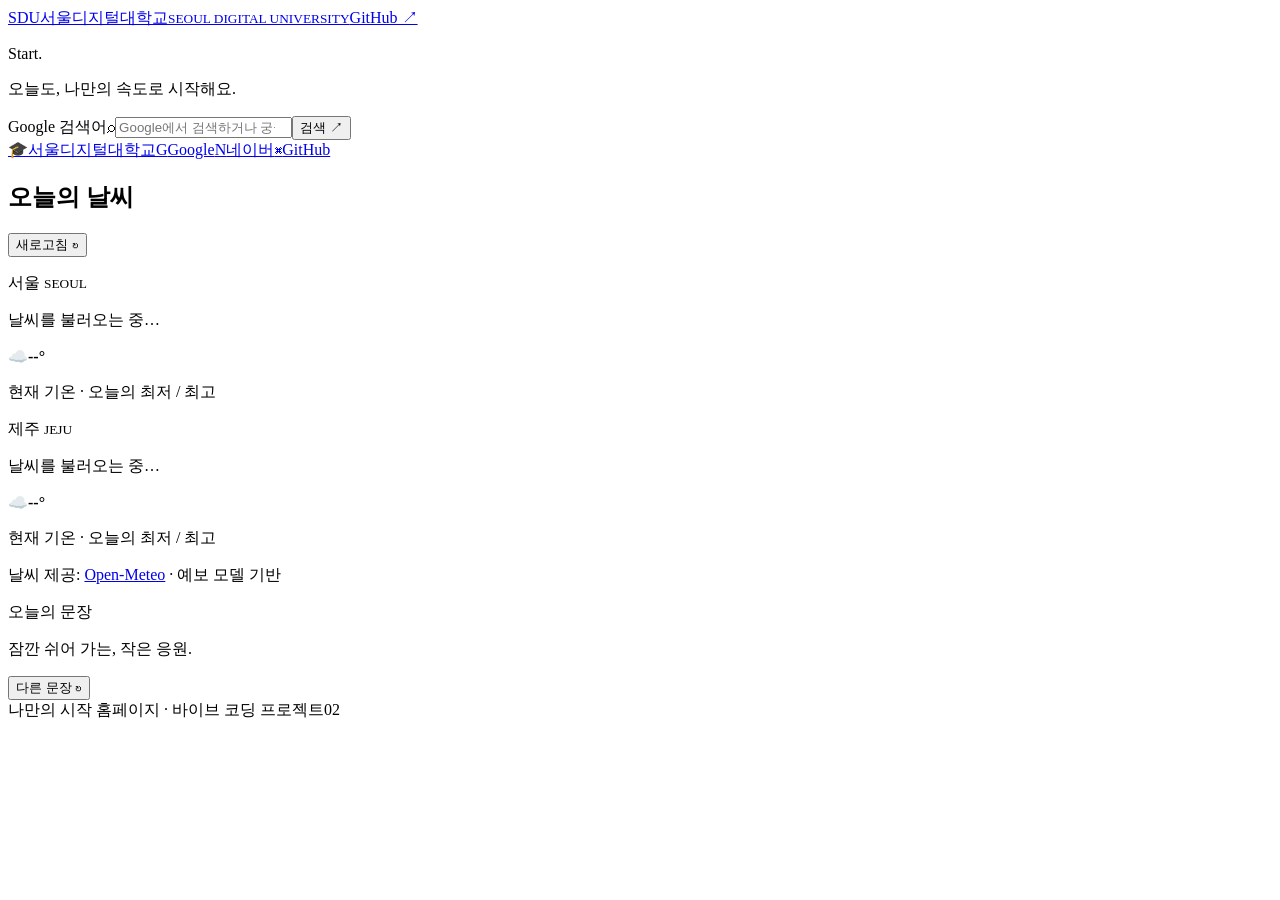
==== index.html @ 9b1cdcab "Add course start homepage: index.html" ====
<!doctype html>
<html lang="ko"><head><meta charset="utf-8"><meta name="viewport" content="width=device-width,initial-scale=1"><title>나만의 시작 홈페이지</title><meta name="description" content="구글 검색, 서울과 제주 날씨, 오늘의 문장으로 시작하는 나만의 홈페이지."><link rel="stylesheet" href="style.css"><script src="script.js" defer></script></head>
<body><header><a class="university" href="https://www.sdu.ac.kr/" target="_blank" rel="noopener noreferrer"><span class="mark">SDU</span><span>서울디지털대학교<small>SEOUL DIGITAL UNIVERSITY</small></span></a><a class="github" href="https://github.com/jinmyeongsu/my-homepage" target="_blank" rel="noopener noreferrer">GitHub ↗</a></header>
<main><section class="search-area" aria-label="검색"><p id="date"></p><div class="wordmark" aria-hidden="true"><span>S</span><span>t</span><span>a</span><span>r</span><span>t</span><span>.</span></div><p class="greeting">오늘도, 나만의 속도로 시작해요.</p>
<form action="https://www.google.com/search" method="get"><label class="sr-only" for="query">Google 검색어</label><span class="search-icon" aria-hidden="true">⌕</span><input id="query" name="q" type="search" placeholder="Google에서 검색하거나 궁금한 것을 입력하세요" required autocomplete="off"><button type="submit">검색 <span aria-hidden="true">↗</span></button></form>
<nav class="shortcuts" aria-label="자주 가는 사이트"><a href="https://www.sdu.ac.kr/" target="_blank" rel="noopener noreferrer"><span>🎓</span>서울디지털대학교</a><a href="https://www.google.com/" target="_blank" rel="noopener noreferrer"><span>G</span>Google</a><a href="https://www.naver.com/" target="_blank" rel="noopener noreferrer"><span>N</span>네이버</a><a href="https://github.com/jinmyeongsu" target="_blank" rel="noopener noreferrer"><span>⌘</span>GitHub</a></nav></section>
<section class="weather-section" aria-labelledby="weather-title"><div class="section-head"><h1 id="weather-title">오늘의 날씨</h1><button id="refresh" type="button">새로고침 ↻</button></div><div class="weather-grid">
<article class="weather-card" id="seoul" aria-live="polite"><div><p class="city">서울 <small>SEOUL</small></p><p class="condition">날씨를 불러오는 중…</p></div><div class="weather-value"><span class="weather-icon" aria-hidden="true">☁️</span><strong class="temp">--°</strong></div><p class="range">현재 기온 · 오늘의 최저 / 최고</p></article>
<article class="weather-card jeju" id="jeju" aria-live="polite"><div><p class="city">제주 <small>JEJU</small></p><p class="condition">날씨를 불러오는 중…</p></div><div class="weather-value"><span class="weather-icon" aria-hidden="true">☁️</span><strong class="temp">--°</strong></div><p class="range">현재 기온 · 오늘의 최저 / 최고</p></article></div><p id="weather-note">날씨 제공: <a href="https://open-meteo.com/" target="_blank" rel="noopener noreferrer">Open-Meteo</a> · 예보 모델 기반</p></section>
<section class="quote"><p class="eyebrow">오늘의 문장</p><blockquote id="quote"></blockquote><p class="quote-note">잠깐 쉬어 가는, 작은 응원.</p><button id="next-quote" type="button" aria-label="다른 응원 문장 보기">다른 문장 ↻</button></section></main>
<footer>나만의 시작 홈페이지 <span>·</span> 바이브 코딩 프로젝트02</footer></body></html>
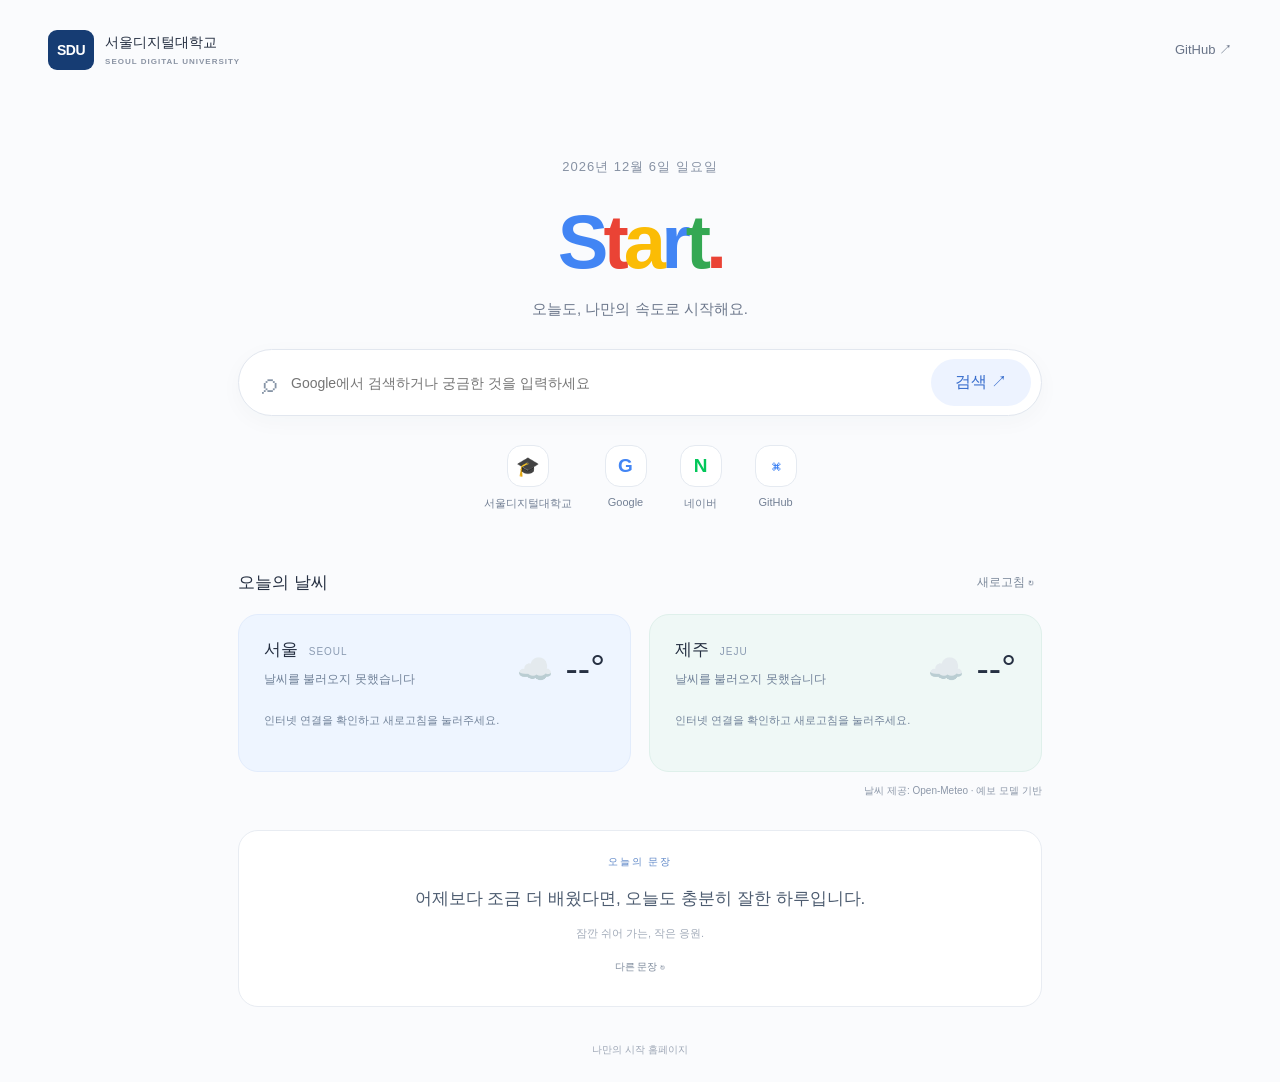
==== commit b8f12a52: "Simplify homepage footer" ====
--- a/index.html
+++ b/index.html
@@ -8,4 +8,4 @@
 <article class="weather-card" id="seoul" aria-live="polite"><div><p class="city">서울 <small>SEOUL</small></p><p class="condition">날씨를 불러오는 중…</p></div><div class="weather-value"><span class="weather-icon" aria-hidden="true">☁️</span><strong class="temp">--°</strong></div><p class="range">현재 기온 · 오늘의 최저 / 최고</p></article>
 <article class="weather-card jeju" id="jeju" aria-live="polite"><div><p class="city">제주 <small>JEJU</small></p><p class="condition">날씨를 불러오는 중…</p></div><div class="weather-value"><span class="weather-icon" aria-hidden="true">☁️</span><strong class="temp">--°</strong></div><p class="range">현재 기온 · 오늘의 최저 / 최고</p></article></div><p id="weather-note">날씨 제공: <a href="https://open-meteo.com/" target="_blank" rel="noopener noreferrer">Open-Meteo</a> · 예보 모델 기반</p></section>
 <section class="quote"><p class="eyebrow">오늘의 문장</p><blockquote id="quote"></blockquote><p class="quote-note">잠깐 쉬어 가는, 작은 응원.</p><button id="next-quote" type="button" aria-label="다른 응원 문장 보기">다른 문장 ↻</button></section></main>
-<footer>나만의 시작 홈페이지 <span>·</span> 바이브 코딩 프로젝트02</footer></body></html>+<footer>나만의 시작 홈페이지</footer></body></html>
--- a/style.css
+++ b/style.css
@@ -0,0 +1 @@
+:root{font-family:Arial,"Noto Sans KR","Malgun Gothic",sans-serif;color:#263042;background:#fafbfd;font-synthesis:none}*{box-sizing:border-box}body{margin:0}a{color:inherit;text-decoration:none}a:hover{text-decoration:underline}button,input{font:inherit}button{cursor:pointer}header{height:100px;max-width:1440px;margin:auto;padding:26px 48px;display:flex;justify-content:space-between;align-items:center}.university{display:flex;gap:11px;align-items:center;font-size:14px;font-weight:bold}.mark{background:#163c73;color:white;font-size:14px;padding:12px 9px;border-radius:9px;letter-spacing:-.5px}.university small{display:block;font-size:8px;letter-spacing:1px;color:#8b94a4;margin-top:5px}.github{font-size:13px;color:#687387}main{max-width:860px;padding:0 28px;margin:auto}.search-area{text-align:center;padding-top:45px}#date{font-size:13px;color:#8792a4;letter-spacing:1px}.wordmark{font-size:76px;letter-spacing:-5px;font-weight:600;margin:22px 0 12px}.wordmark span:nth-child(1),.wordmark span:nth-child(4){color:#4285f4}.wordmark span:nth-child(2),.wordmark span:nth-child(6){color:#ea4335}.wordmark span:nth-child(3){color:#fbbc05}.wordmark span:nth-child(5){color:#34a853}.greeting{font-size:15px;color:#6d788c;margin-bottom:30px}form{display:flex;align-items:center;gap:12px;background:white;border:1px solid #e2e7ef;border-radius:40px;padding:9px 10px 9px 23px;box-shadow:0 6px 22px #26304208}form:focus-within{outline:2px solid #9ebdf6}.search-icon{font-size:29px;color:#8694a6}input{width:100%;border:0;outline:0;font-size:14px;background:transparent;min-width:0}form button{border:0;background:#edf3ff;color:#356bcc;border-radius:30px;padding:13px 24px;white-space:nowrap}.shortcuts{display:flex;justify-content:center;gap:33px;margin:29px 0 55px}.shortcuts a{display:flex;align-items:center;flex-direction:column;gap:9px;font-size:11px;color:#738095}.shortcuts a span{height:42px;width:42px;display:grid;place-items:center;background:white;border:1px solid #e5eaf1;border-radius:15px;font-size:19px;font-weight:bold;color:#4285f4}.shortcuts a:nth-child(3) span{color:#03c75a}.section-head{display:flex;align-items:center;justify-content:space-between;margin-bottom:15px}h1{font-size:17px;margin:0;font-weight:600}.section-head button,.quote button{background:none;border:0;color:#7a8799;font-size:12px;padding:8px}.weather-grid{display:grid;grid-template-columns:1fr 1fr;gap:18px}.weather-card{background:#eef5ff;border:1px solid #e2ecfc;border-radius:20px;padding:23px 25px;position:relative;min-height:158px}.jeju{background:#eff8f6;border-color:#dff0eb}.city{margin:0;font-size:17px;font-weight:bold}.city small{font-size:10px;font-weight:normal;color:#8b9bb2;margin-left:6px;letter-spacing:1px}.condition{font-size:12px;color:#718299;margin:10px 0}.weather-value{position:absolute;right:25px;top:33px;display:flex;gap:13px;align-items:center}.weather-icon{font-size:29px}.temp{font-size:37px;font-weight:500}.range{margin:25px 0 0;font-size:11px;color:#718299}#weather-note{font-size:10px;color:#8d98a9;text-align:right;margin-top:12px}.quote{text-align:center;position:relative;margin:32px 0 36px;padding:24px 35px;background:white;border:1px solid #e8ecf2;border-radius:20px}.eyebrow{font-size:10px;color:#5d86c7;letter-spacing:2px;margin:0 0 15px}blockquote{font-size:17px;margin:0;line-height:1.8;color:#4d5c70}.quote-note{font-size:11px;color:#a1aab8}.quote button{font-size:10px}footer{text-align:center;color:#9da6b5;font-size:10px;padding:0 20px 25px}footer span{margin:0 8px}.sr-only{position:absolute;width:1px;height:1px;padding:0;overflow:hidden;clip:rect(0,0,0,0);white-space:nowrap}button:focus-visible,a:focus-visible{outline:2px solid #4285f4;outline-offset:4px}button:disabled{opacity:.6;cursor:wait}@media(max-width:600px){header{padding:20px;height:80px}.search-area{padding-top:20px}main{padding:0 20px}.wordmark{font-size:65px}.shortcuts{gap:19px;margin-bottom:35px}.shortcuts a{font-size:9px}input{font-size:12px}form{gap:6px;padding-left:16px}form button{padding:12px 15px}.weather-grid{grid-template-columns:1fr}.weather-card{min-height:145px}.quote{padding:22px 18px}blockquote{font-size:15px}}
